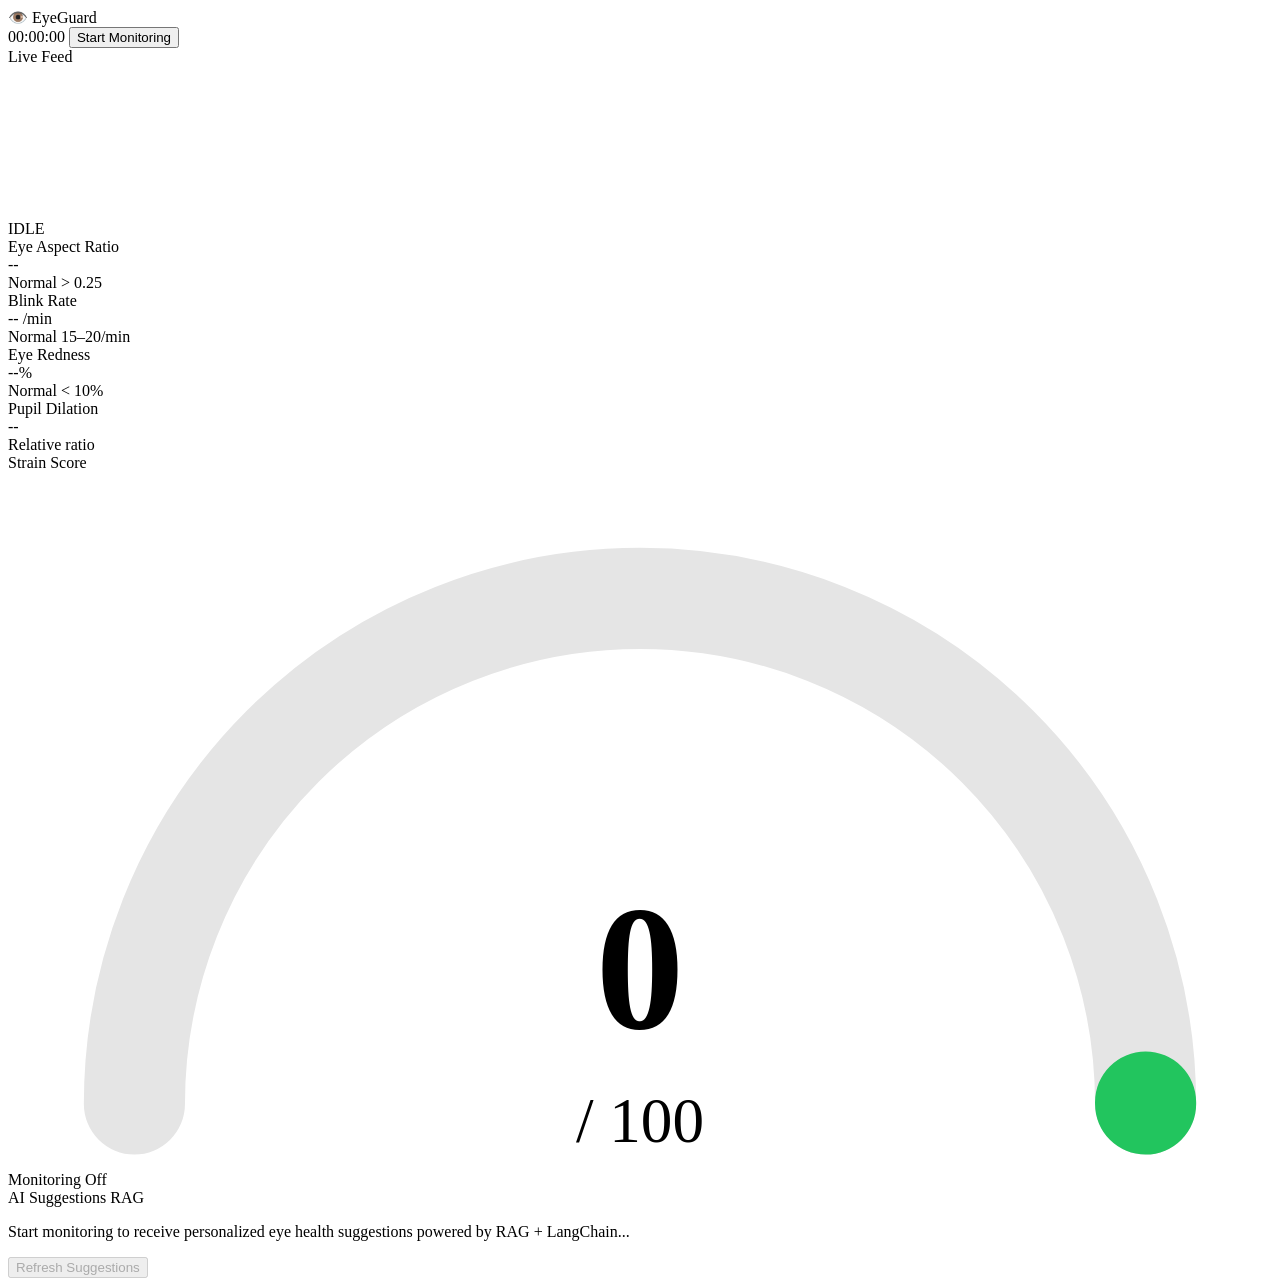
==== index.html @ e234d18f "first commit" ====
<!DOCTYPE html>
<html lang="en">
<head>
  <meta charset="UTF-8"/>
  <meta name="viewport" content="width=device-width, initial-scale=1.0"/>
  <title>Digital Eye Strain Monitor</title>
  <link rel="stylesheet" href="style.css"/>
</head>
<body>
  <div class="app">
    <header>
      <div class="logo">👁️ EyeGuard</div>
      <div class="header-right">
        <span id="session-time">00:00:00</span>
        <button id="toggle-btn" class="btn-primary">Start Monitoring</button>
      </div>
    </header>

    <div class="main-grid">
      <!-- Camera feed -->
      <div class="card camera-card">
        <div class="card-title">Live Feed</div>
        <div class="video-wrapper">
          <video id="video" autoplay muted playsinline></video>
          <canvas id="overlay" class="overlay"></canvas>
          <div id="status-badge" class="badge badge-idle">IDLE</div>
        </div>
      </div>

      <!-- Metrics -->
      <div class="metrics-panel">
        <div class="card metric-card" id="card-ear">
          <div class="metric-label">Eye Aspect Ratio</div>
          <div class="metric-value" id="val-ear">--</div>
          <div class="metric-bar"><div class="bar-fill" id="bar-ear"></div></div>
          <div class="metric-hint">Normal &gt; 0.25</div>
        </div>
        <div class="card metric-card" id="card-blink">
          <div class="metric-label">Blink Rate</div>
          <div class="metric-value" id="val-blink">-- <span class="unit">/min</span></div>
          <div class="metric-bar"><div class="bar-fill" id="bar-blink"></div></div>
          <div class="metric-hint">Normal 15–20/min</div>
        </div>
        <div class="card metric-card" id="card-red">
          <div class="metric-label">Eye Redness</div>
          <div class="metric-value" id="val-red">--%</div>
          <div class="metric-bar"><div class="bar-fill" id="bar-red"></div></div>
          <div class="metric-hint">Normal &lt; 10%</div>
        </div>
        <div class="card metric-card" id="card-pupil">
          <div class="metric-label">Pupil Dilation</div>
          <div class="metric-value" id="val-pupil">--</div>
          <div class="metric-bar"><div class="bar-fill" id="bar-pupil"></div></div>
          <div class="metric-hint">Relative ratio</div>
        </div>
      </div>
    </div>

    <!-- Strain gauge -->
    <div class="card strain-card">
      <div class="card-title">Strain Score</div>
      <div class="strain-gauge">
        <svg viewBox="0 0 200 110" class="gauge-svg">
          <path d="M20 100 A80 80 0 0 1 180 100" fill="none" stroke="#e5e5e5" stroke-width="16" stroke-linecap="round"/>
          <path id="gauge-fill" d="M20 100 A80 80 0 0 1 180 100" fill="none" stroke="#22c55e" stroke-width="16" stroke-linecap="round"
                stroke-dasharray="251" stroke-dashoffset="251" style="transition:all 0.8s ease"/>
          <text id="gauge-score" x="100" y="88" text-anchor="middle" font-size="28" font-weight="700" fill="var(--text)">0</text>
          <text x="100" y="106" text-anchor="middle" font-size="10" fill="var(--text-muted)">/ 100</text>
        </svg>
        <div class="strain-label" id="strain-label">Monitoring Off</div>
      </div>
    </div>

    <!-- Suggestions -->
    <div class="card suggestions-card">
      <div class="card-title">AI Suggestions <span id="rag-badge" class="badge-rag">RAG</span></div>
      <div id="suggestions-box" class="suggestions-box">
        <p class="placeholder-text">Start monitoring to receive personalized eye health suggestions powered by RAG + LangChain...</p>
      </div>
      <button id="refresh-suggestions" class="btn-secondary" disabled>Refresh Suggestions</button>
    </div>

    <!-- Toast alerts -->
    <div id="toast-container"></div>
  </div>

  <script src="app.js"></script>
</body>
</html>
---- style.css ----
<!DOCTYPE html>
<html lang="en">
<head>
  <meta charset="UTF-8"/>
  <meta name="viewport" content="width=device-width, initial-scale=1.0"/>
  <title>Digital Eye Strain Monitor</title>
  <link rel="stylesheet" href="style.css"/>
</head>
<body>
  <div class="app">
    <header>
      <div class="logo">👁️ EyeGuard</div>
      <div class="header-right">
        <span id="session-time">00:00:00</span>
        <button id="toggle-btn" class="btn-primary">Start Monitoring</button>
      </div>
    </header>

    <div class="main-grid">
      <!-- Camera feed -->
      <div class="card camera-card">
        <div class="card-title">Live Feed</div>
        <div class="video-wrapper">
          <video id="video" autoplay muted playsinline></video>
          <canvas id="overlay" class="overlay"></canvas>
          <div id="status-badge" class="badge badge-idle">IDLE</div>
        </div>
      </div>

      <!-- Metrics -->
      <div class="metrics-panel">
        <div class="card metric-card" id="card-ear">
          <div class="metric-label">Eye Aspect Ratio</div>
          <div class="metric-value" id="val-ear">--</div>
          <div class="metric-bar"><div class="bar-fill" id="bar-ear"></div></div>
          <div class="metric-hint">Normal &gt; 0.25</div>
        </div>
        <div class="card metric-card" id="card-blink">
          <div class="metric-label">Blink Rate</div>
          <div class="metric-value" id="val-blink">-- <span class="unit">/min</span></div>
          <div class="metric-bar"><div class="bar-fill" id="bar-blink"></div></div>
          <div class="metric-hint">Normal 15–20/min</div>
        </div>
        <div class="card metric-card" id="card-red">
          <div class="metric-label">Eye Redness</div>
          <div class="metric-value" id="val-red">--%</div>
          <div class="metric-bar"><div class="bar-fill" id="bar-red"></div></div>
          <div class="metric-hint">Normal &lt; 10%</div>
        </div>
        <div class="card metric-card" id="card-pupil">
          <div class="metric-label">Pupil Dilation</div>
          <div class="metric-value" id="val-pupil">--</div>
          <div class="metric-bar"><div class="bar-fill" id="bar-pupil"></div></div>
          <div class="metric-hint">Relative ratio</div>
        </div>
      </div>
    </div>

    <!-- Strain gauge -->
    <div class="card strain-card">
      <div class="card-title">Strain Score</div>
      <div class="strain-gauge">
        <svg viewBox="0 0 200 110" class="gauge-svg">
          <path d="M20 100 A80 80 0 0 1 180 100" fill="none" stroke="#e5e5e5" stroke-width="16" stroke-linecap="round"/>
          <path id="gauge-fill" d="M20 100 A80 80 0 0 1 180 100" fill="none" stroke="#22c55e" stroke-width="16" stroke-linecap="round"
                stroke-dasharray="251" stroke-dashoffset="251" style="transition:all 0.8s ease"/>
          <text id="gauge-score" x="100" y="88" text-anchor="middle" font-size="28" font-weight="700" fill="var(--text)">0</text>
          <text x="100" y="106" text-anchor="middle" font-size="10" fill="var(--text-muted)">/ 100</text>
        </svg>
        <div class="strain-label" id="strain-label">Monitoring Off</div>
      </div>
    </div>

    <!-- Suggestions -->
    <div class="card suggestions-card">
      <div class="card-title">AI Suggestions <span id="rag-badge" class="badge-rag">RAG</span></div>
      <div id="suggestions-box" class="suggestions-box">
        <p class="placeholder-text">Start monitoring to receive personalized eye health suggestions powered by RAG + LangChain...</p>
      </div>
      <button id="refresh-suggestions" class="btn-secondary" disabled>Refresh Suggestions</button>
    </div>

    <!-- Toast alerts -->
    <div id="toast-container"></div>
  </div>

  <script src="app.js"></script>
</body>
</html>
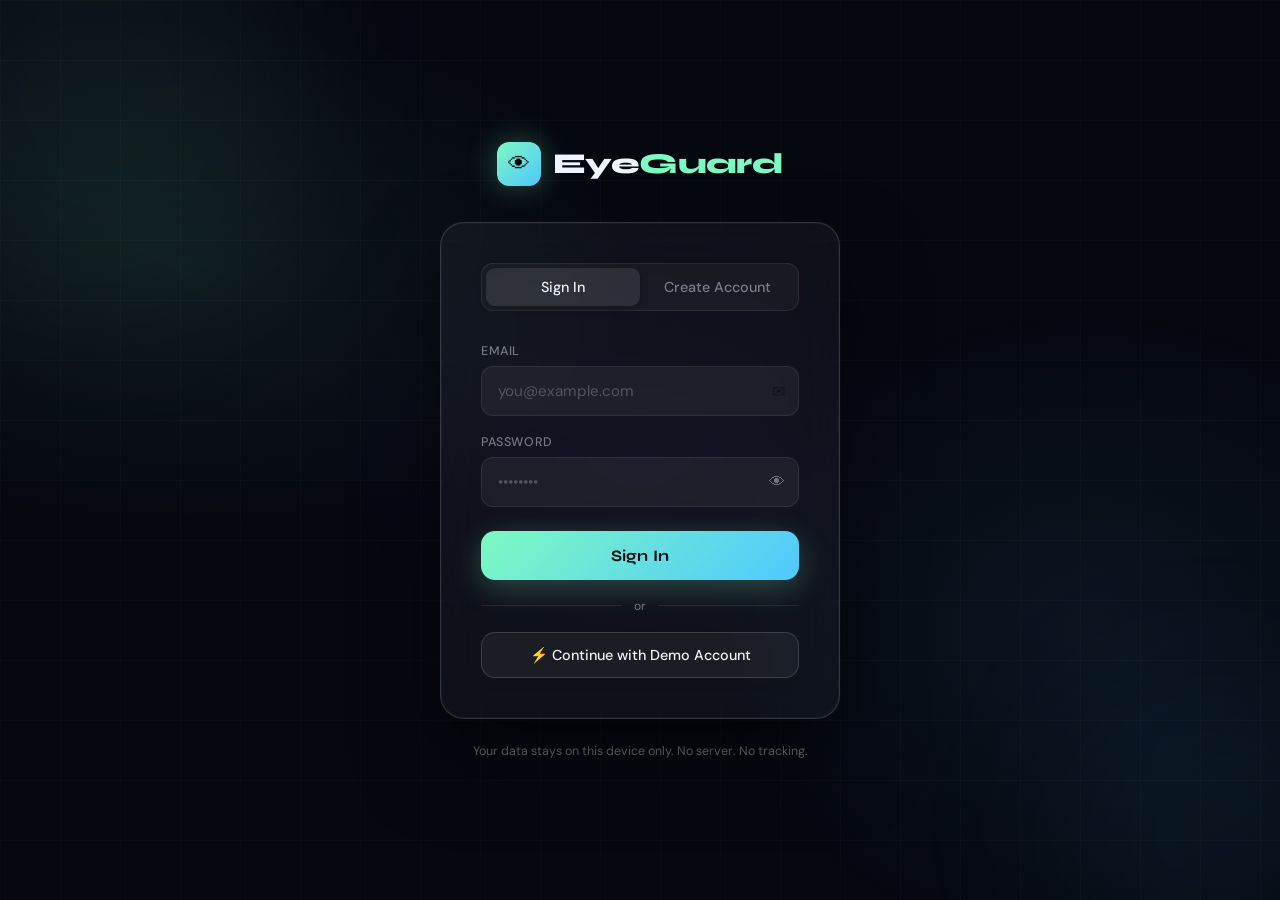
==== commit 88a41fd4: "first commit" ====
--- a/index.html
+++ b/index.html
@@ -3,87 +3,275 @@
 <head>
   <meta charset="UTF-8"/>
   <meta name="viewport" content="width=device-width, initial-scale=1.0"/>
-  <title>Digital Eye Strain Monitor</title>
+  <title>EyeGuard — Dashboard</title>
+  <link href="https://fonts.googleapis.com/css2?family=Syne:wght@400;600;700;800&family=DM+Sans:ital,wght@0,300;0,400;0,500;1,300&display=swap" rel="stylesheet"/>
   <link rel="stylesheet" href="style.css"/>
 </head>
 <body>
-  <div class="app">
-    <header>
-      <div class="logo">👁️ EyeGuard</div>
-      <div class="header-right">
-        <span id="session-time">00:00:00</span>
-        <button id="toggle-btn" class="btn-primary">Start Monitoring</button>
-      </div>
-    </header>
-
-    <div class="main-grid">
-      <!-- Camera feed -->
-      <div class="card camera-card">
-        <div class="card-title">Live Feed</div>
-        <div class="video-wrapper">
-          <video id="video" autoplay muted playsinline></video>
-          <canvas id="overlay" class="overlay"></canvas>
-          <div id="status-badge" class="badge badge-idle">IDLE</div>
-        </div>
-      </div>
-
-      <!-- Metrics -->
-      <div class="metrics-panel">
-        <div class="card metric-card" id="card-ear">
-          <div class="metric-label">Eye Aspect Ratio</div>
-          <div class="metric-value" id="val-ear">--</div>
-          <div class="metric-bar"><div class="bar-fill" id="bar-ear"></div></div>
-          <div class="metric-hint">Normal &gt; 0.25</div>
-        </div>
-        <div class="card metric-card" id="card-blink">
-          <div class="metric-label">Blink Rate</div>
-          <div class="metric-value" id="val-blink">-- <span class="unit">/min</span></div>
-          <div class="metric-bar"><div class="bar-fill" id="bar-blink"></div></div>
-          <div class="metric-hint">Normal 15–20/min</div>
-        </div>
-        <div class="card metric-card" id="card-red">
-          <div class="metric-label">Eye Redness</div>
-          <div class="metric-value" id="val-red">--%</div>
-          <div class="metric-bar"><div class="bar-fill" id="bar-red"></div></div>
-          <div class="metric-hint">Normal &lt; 10%</div>
-        </div>
-        <div class="card metric-card" id="card-pupil">
-          <div class="metric-label">Pupil Dilation</div>
-          <div class="metric-value" id="val-pupil">--</div>
-          <div class="metric-bar"><div class="bar-fill" id="bar-pupil"></div></div>
-          <div class="metric-hint">Relative ratio</div>
-        </div>
-      </div>
-    </div>
-
-    <!-- Strain gauge -->
-    <div class="card strain-card">
-      <div class="card-title">Strain Score</div>
-      <div class="strain-gauge">
-        <svg viewBox="0 0 200 110" class="gauge-svg">
-          <path d="M20 100 A80 80 0 0 1 180 100" fill="none" stroke="#e5e5e5" stroke-width="16" stroke-linecap="round"/>
-          <path id="gauge-fill" d="M20 100 A80 80 0 0 1 180 100" fill="none" stroke="#22c55e" stroke-width="16" stroke-linecap="round"
-                stroke-dasharray="251" stroke-dashoffset="251" style="transition:all 0.8s ease"/>
-          <text id="gauge-score" x="100" y="88" text-anchor="middle" font-size="28" font-weight="700" fill="var(--text)">0</text>
-          <text x="100" y="106" text-anchor="middle" font-size="10" fill="var(--text-muted)">/ 100</text>
-        </svg>
-        <div class="strain-label" id="strain-label">Monitoring Off</div>
-      </div>
-    </div>
-
-    <!-- Suggestions -->
-    <div class="card suggestions-card">
-      <div class="card-title">AI Suggestions <span id="rag-badge" class="badge-rag">RAG</span></div>
-      <div id="suggestions-box" class="suggestions-box">
-        <p class="placeholder-text">Start monitoring to receive personalized eye health suggestions powered by RAG + LangChain...</p>
-      </div>
-      <button id="refresh-suggestions" class="btn-secondary" disabled>Refresh Suggestions</button>
-    </div>
-
-    <!-- Toast alerts -->
-    <div id="toast-container"></div>
+  <div class="bg-scene"></div>
+  <div class="grid-lines"></div>
+  <div class="orb orb1"></div>
+  <div class="orb orb2"></div>
+ 
+  <!-- Sidebar -->
+  <aside class="sidebar">
+    <div class="sidebar-logo">
+      <div class="eye-icon-sm">👁</div>
+      <span class="logo-text">Eye<b>Guard</b></span>
+    </div>
+ 
+    <nav class="sidebar-nav">
+      <a class="nav-item active" href="#" data-page="dashboard">
+        <span class="nav-icon">◉</span> Dashboard
+      </a>
+      <a class="nav-item" href="#" data-page="history">
+        <span class="nav-icon">◈</span> History
+      </a>
+      <a class="nav-item" href="#" data-page="settings">
+        <span class="nav-icon">◎</span> Settings
+      </a>
+    </nav>
+ 
+    <div class="sidebar-user">
+      <div class="avatar" id="user-avatar">?</div>
+      <div class="user-info">
+        <div class="user-name" id="user-name">Loading...</div>
+        <div class="user-email" id="user-email"></div>
+      </div>
+      <button class="logout-btn" onclick="logout()" title="Sign out">⏻</button>
+    </div>
+  </aside>
+ 
+  <!-- Main -->
+  <main class="main">
+ 
+    <!-- Top Bar -->
+    <div class="topbar">
+      <div class="topbar-left">
+        <div class="page-title">Live Monitor</div>
+        <div class="session-chip" id="session-chip">
+          <span class="chip-dot"></span>
+          Session: <span id="session-time">00:00:00</span>
+        </div>
+      </div>
+      <div class="topbar-right">
+        <div class="api-status" id="api-status">
+          <span class="status-dot dot-off"></span> API Disconnected
+        </div>
+        <button class="btn-monitor" id="toggle-btn" onclick="toggleMonitor()">
+          <span id="btn-icon">▶</span>
+          <span id="btn-label">Start</span>
+        </button>
+      </div>
+    </div>
+ 
+    <!-- Dashboard Page -->
+    <div class="page" id="page-dashboard">
+      <div class="dashboard-grid">
+ 
+        <!-- Camera -->
+        <div class="glass-card camera-card">
+          <div class="card-header">
+            <span class="card-label">Live Feed</span>
+            <div id="live-badge" class="live-badge live-idle">● IDLE</div>
+          </div>
+          <div class="video-container">
+            <video id="video" autoplay muted playsinline></video>
+            <canvas id="canvas" class="hidden-canvas"></canvas>
+            <!-- Scan line overlay -->
+            <div class="scan-overlay" id="scan-overlay"></div>
+            <!-- Corner decorations -->
+            <div class="corner tl"></div>
+            <div class="corner tr"></div>
+            <div class="corner bl"></div>
+            <div class="corner br"></div>
+            <!-- Eye state pill -->
+            <div class="eye-state-pill" id="eye-state-pill">👁 Waiting...</div>
+          </div>
+          <!-- Mini stats under video -->
+          <div class="mini-stats">
+            <div class="mini-stat">
+              <span class="ms-label">Frames</span>
+              <span class="ms-val" id="ms-frames">0</span>
+            </div>
+            <div class="mini-stat">
+              <span class="ms-label">Last scan</span>
+              <span class="ms-val" id="ms-last">--</span>
+            </div>
+            <div class="mini-stat">
+              <span class="ms-label">State</span>
+              <span class="ms-val" id="ms-state">--</span>
+            </div>
+          </div>
+        </div>
+ 
+        <!-- Right column: metrics + gauge -->
+        <div class="right-column">
+ 
+          <!-- Strain Gauge -->
+          <div class="glass-card gauge-card">
+            <div class="card-header">
+              <span class="card-label">Strain Score</span>
+              <span class="card-hint" id="strain-hint">—</span>
+            </div>
+            <div class="gauge-area">
+              <svg class="gauge-svg" viewBox="0 0 220 130">
+                <defs>
+                  <linearGradient id="gGrad" x1="0%" y1="0%" x2="100%" y2="0%">
+                    <stop offset="0%"   stop-color="#7DF9C2"/>
+                    <stop offset="50%"  stop-color="#FFD166"/>
+                    <stop offset="100%" stop-color="#FF6B6B"/>
+                  </linearGradient>
+                </defs>
+                <!-- Track -->
+                <path d="M24 110 A88 88 0 0 1 196 110" fill="none" stroke="rgba(255,255,255,0.06)" stroke-width="14" stroke-linecap="round"/>
+                <!-- Gradient fill -->
+                <path id="gauge-fill" d="M24 110 A88 88 0 0 1 196 110" fill="none" stroke="url(#gGrad)" stroke-width="14" stroke-linecap="round"
+                      stroke-dasharray="277" stroke-dashoffset="277" style="transition:stroke-dashoffset 1s cubic-bezier(.4,0,.2,1)"/>
+                <!-- Score text -->
+                <text id="gauge-num" x="110" y="96" text-anchor="middle" font-family="Syne,sans-serif" font-size="36" font-weight="800" fill="#F0F4FF">0</text>
+                <text x="110" y="116" text-anchor="middle" font-family="DM Sans,sans-serif" font-size="10" fill="rgba(240,244,255,0.4)">/100 strain</text>
+              </svg>
+              <div class="gauge-ticks">
+                <span>Low</span><span>Moderate</span><span>High</span>
+              </div>
+            </div>
+          </div>
+ 
+          <!-- 4 Metric Cards -->
+          <div class="metrics-grid">
+            <div class="metric-card" id="mc-ear">
+              <div class="mc-top">
+                <span class="mc-label">EAR</span>
+                <span class="mc-icon">👁</span>
+              </div>
+              <div class="mc-value" id="v-ear">—</div>
+              <div class="mc-bar-wrap"><div class="mc-bar" id="b-ear"></div></div>
+              <div class="mc-sub">Normal &gt; 0.25</div>
+            </div>
+            <div class="metric-card" id="mc-blink">
+              <div class="mc-top">
+                <span class="mc-label">Blink Rate</span>
+                <span class="mc-icon">✦</span>
+              </div>
+              <div class="mc-value" id="v-blink">— <small>/min</small></div>
+              <div class="mc-bar-wrap"><div class="mc-bar" id="b-blink"></div></div>
+              <div class="mc-sub">Normal 15–20/min</div>
+            </div>
+            <div class="metric-card" id="mc-red">
+              <div class="mc-top">
+                <span class="mc-label">Redness</span>
+                <span class="mc-icon">◈</span>
+              </div>
+              <div class="mc-value" id="v-red">—%</div>
+              <div class="mc-bar-wrap"><div class="mc-bar" id="b-red"></div></div>
+              <div class="mc-sub">Normal &lt; 10%</div>
+            </div>
+            <div class="metric-card" id="mc-pupil">
+              <div class="mc-top">
+                <span class="mc-label">Pupil</span>
+                <span class="mc-icon">◎</span>
+              </div>
+              <div class="mc-value" id="v-pupil">—</div>
+              <div class="mc-bar-wrap"><div class="mc-bar" id="b-pupil"></div></div>
+              <div class="mc-sub">Relative ratio</div>
+            </div>
+          </div>
+        </div>
+ 
+        <!-- Suggestions -->
+        <div class="glass-card suggestions-card">
+          <div class="card-header">
+            <span class="card-label">AI Recommendations</span>
+            <div class="rag-chips">
+              <span class="chip chip-rag">RAG</span>
+              <span class="chip chip-lc">LangChain</span>
+            </div>
+            <button class="refresh-btn" id="refresh-btn" onclick="fetchSuggestions()" disabled>↻ Refresh</button>
+          </div>
+          <div class="suggestions-body" id="suggestions-body">
+            <div class="suggest-placeholder">
+              <div class="suggest-icon">🧠</div>
+              <p>Start monitoring to receive AI-powered eye health recommendations based on your real-time metrics.</p>
+            </div>
+          </div>
+        </div>
+ 
+      </div>
+    </div>
+ 
+    <!-- History Page -->
+    <div class="page hidden" id="page-history">
+      <div class="glass-card" style="padding:40px;">
+        <div class="card-label" style="margin-bottom:20px;">Session History</div>
+        <div id="history-list"><p style="color:var(--muted);font-size:0.9rem;">No sessions recorded yet. Start monitoring to build your history.</p></div>
+      </div>
+    </div>
+ 
+    <!-- Settings Page -->
+    <div class="page hidden" id="page-settings">
+      <div class="glass-card" style="padding:40px;max-width:560px;">
+        <div class="card-label" style="margin-bottom:24px;">Settings</div>
+        <div class="setting-row">
+          <div>
+            <div class="setting-title">API Endpoint</div>
+            <div class="setting-sub">Your ngrok URL from Google Colab</div>
+          </div>
+          <input type="text" id="api-input" class="setting-input" placeholder="https://xxxx.ngrok-free.app"/>
+        </div>
+        <div class="setting-row">
+          <div>
+            <div class="setting-title">Scan Interval</div>
+            <div class="setting-sub">How often to send frames to API</div>
+          </div>
+          <select class="setting-select" id="interval-select">
+            <option value="1000">Every 1s</option>
+            <option value="2000" selected>Every 2s</option>
+            <option value="3000">Every 3s</option>
+            <option value="5000">Every 5s</option>
+          </select>
+        </div>
+        <div class="setting-row">
+          <div>
+            <div class="setting-title">20-20-20 Reminders</div>
+            <div class="setting-sub">Alert every 20 minutes</div>
+          </div>
+          <label class="toggle-sw">
+            <input type="checkbox" id="reminder-toggle" checked/>
+            <span class="sw-track"></span>
+          </label>
+        </div>
+        <div class="setting-row">
+          <div>
+            <div class="setting-title">High Strain Alert</div>
+            <div class="setting-sub">Notify when strain score &gt; 70</div>
+          </div>
+          <label class="toggle-sw">
+            <input type="checkbox" id="alert-toggle" checked/>
+            <span class="sw-track"></span>
+          </label>
+        </div>
+        <button class="btn-save" onclick="saveSettings()">Save Settings</button>
+      </div>
+    </div>
+ 
+  </main>
+ 
+  <!-- Toast container -->
+  <div id="toasts"></div>
+ 
+  <!-- 20-20-20 Modal -->
+  <div class="modal-backdrop hidden" id="modal-backdrop">
+    <div class="modal-box">
+      <div class="modal-icon">👁</div>
+      <div class="modal-title">20-20-20 Break Time!</div>
+      <p class="modal-body">You've been working for 20 minutes.<br>Look at something <strong>20 feet away</strong> for <strong>20 seconds</strong> to relax your eye muscles.</p>
+      <div class="modal-timer" id="modal-timer">20</div>
+      <button class="modal-btn" onclick="closeModal()">Got it, starting now</button>
+    </div>
   </div>
-
+ 
   <script src="app.js"></script>
 </body>
 </html>
+ 
--- a/style.css
+++ b/style.css
@@ -1,89 +1,626 @@
-<!DOCTYPE html>
-<html lang="en">
-<head>
-  <meta charset="UTF-8"/>
-  <meta name="viewport" content="width=device-width, initial-scale=1.0"/>
-  <title>Digital Eye Strain Monitor</title>
-  <link rel="stylesheet" href="style.css"/>
-</head>
-<body>
-  <div class="app">
-    <header>
-      <div class="logo">👁️ EyeGuard</div>
-      <div class="header-right">
-        <span id="session-time">00:00:00</span>
-        <button id="toggle-btn" class="btn-primary">Start Monitoring</button>
-      </div>
-    </header>
-
-    <div class="main-grid">
-      <!-- Camera feed -->
-      <div class="card camera-card">
-        <div class="card-title">Live Feed</div>
-        <div class="video-wrapper">
-          <video id="video" autoplay muted playsinline></video>
-          <canvas id="overlay" class="overlay"></canvas>
-          <div id="status-badge" class="badge badge-idle">IDLE</div>
-        </div>
-      </div>
-
-      <!-- Metrics -->
-      <div class="metrics-panel">
-        <div class="card metric-card" id="card-ear">
-          <div class="metric-label">Eye Aspect Ratio</div>
-          <div class="metric-value" id="val-ear">--</div>
-          <div class="metric-bar"><div class="bar-fill" id="bar-ear"></div></div>
-          <div class="metric-hint">Normal &gt; 0.25</div>
-        </div>
-        <div class="card metric-card" id="card-blink">
-          <div class="metric-label">Blink Rate</div>
-          <div class="metric-value" id="val-blink">-- <span class="unit">/min</span></div>
-          <div class="metric-bar"><div class="bar-fill" id="bar-blink"></div></div>
-          <div class="metric-hint">Normal 15–20/min</div>
-        </div>
-        <div class="card metric-card" id="card-red">
-          <div class="metric-label">Eye Redness</div>
-          <div class="metric-value" id="val-red">--%</div>
-          <div class="metric-bar"><div class="bar-fill" id="bar-red"></div></div>
-          <div class="metric-hint">Normal &lt; 10%</div>
-        </div>
-        <div class="card metric-card" id="card-pupil">
-          <div class="metric-label">Pupil Dilation</div>
-          <div class="metric-value" id="val-pupil">--</div>
-          <div class="metric-bar"><div class="bar-fill" id="bar-pupil"></div></div>
-          <div class="metric-hint">Relative ratio</div>
-        </div>
-      </div>
-    </div>
-
-    <!-- Strain gauge -->
-    <div class="card strain-card">
-      <div class="card-title">Strain Score</div>
-      <div class="strain-gauge">
-        <svg viewBox="0 0 200 110" class="gauge-svg">
-          <path d="M20 100 A80 80 0 0 1 180 100" fill="none" stroke="#e5e5e5" stroke-width="16" stroke-linecap="round"/>
-          <path id="gauge-fill" d="M20 100 A80 80 0 0 1 180 100" fill="none" stroke="#22c55e" stroke-width="16" stroke-linecap="round"
-                stroke-dasharray="251" stroke-dashoffset="251" style="transition:all 0.8s ease"/>
-          <text id="gauge-score" x="100" y="88" text-anchor="middle" font-size="28" font-weight="700" fill="var(--text)">0</text>
-          <text x="100" y="106" text-anchor="middle" font-size="10" fill="var(--text-muted)">/ 100</text>
-        </svg>
-        <div class="strain-label" id="strain-label">Monitoring Off</div>
-      </div>
-    </div>
-
-    <!-- Suggestions -->
-    <div class="card suggestions-card">
-      <div class="card-title">AI Suggestions <span id="rag-badge" class="badge-rag">RAG</span></div>
-      <div id="suggestions-box" class="suggestions-box">
-        <p class="placeholder-text">Start monitoring to receive personalized eye health suggestions powered by RAG + LangChain...</p>
-      </div>
-      <button id="refresh-suggestions" class="btn-secondary" disabled>Refresh Suggestions</button>
-    </div>
-
-    <!-- Toast alerts -->
-    <div id="toast-container"></div>
-  </div>
-
-  <script src="app.js"></script>
-</body>
-</html>
+/* ─── Reset & Tokens ─────────────────────────────────────────────────────── */
+*, *::before, *::after { box-sizing: border-box; margin: 0; padding: 0; }
+ 
+:root {
+  --bg:        #060810;
+  --surface:   rgba(255,255,255,0.04);
+  --surface2:  rgba(255,255,255,0.07);
+  --border:    rgba(255,255,255,0.08);
+  --border2:   rgba(255,255,255,0.14);
+  --accent:    #7DF9C2;
+  --accent2:   #4FC8FF;
+  --warn:      #FFD166;
+  --danger:    #FF6B6B;
+  --text:      #F0F4FF;
+  --muted:     rgba(240,244,255,0.42);
+  --muted2:    rgba(240,244,255,0.22);
+  --sidebar-w: 220px;
+  --radius:    18px;
+  --radius-sm: 12px;
+}
+ 
+html, body { height: 100%; overflow: hidden; }
+ 
+body {
+  font-family: 'DM Sans', sans-serif;
+  background: var(--bg);
+  color: var(--text);
+  display: flex;
+}
+ 
+/* ─── Background ─────────────────────────────────────────────────────────── */
+.bg-scene {
+  position: fixed; inset: 0; z-index: 0; pointer-events: none;
+  background:
+    radial-gradient(ellipse 60% 50% at 10% 20%, rgba(125,249,194,0.06) 0%, transparent 60%),
+    radial-gradient(ellipse 50% 60% at 90% 80%, rgba(79,200,255,0.06) 0%, transparent 60%),
+    radial-gradient(ellipse 40% 40% at 55% 45%, rgba(120,60,255,0.04) 0%, transparent 60%);
+}
+ 
+.grid-lines {
+  position: fixed; inset: 0; z-index: 0; pointer-events: none;
+  background-image:
+    linear-gradient(rgba(255,255,255,0.018) 1px, transparent 1px),
+    linear-gradient(90deg, rgba(255,255,255,0.018) 1px, transparent 1px);
+  background-size: 60px 60px;
+}
+ 
+.orb {
+  position: fixed; border-radius: 50%; filter: blur(90px); z-index: 0;
+  pointer-events: none; animation: drift 14s ease-in-out infinite;
+}
+.orb1 { width: 500px; height: 500px; background: rgba(125,249,194,0.05); top: -150px; left: -150px; animation-delay: 0s; }
+.orb2 { width: 400px; height: 400px; background: rgba(79,200,255,0.05); bottom: -120px; right: -120px; animation-delay: -7s; }
+@keyframes drift {
+  0%,100% { transform: translate(0,0) scale(1); }
+  33%      { transform: translate(40px,-25px) scale(1.04); }
+  66%      { transform: translate(-25px,40px) scale(0.97); }
+}
+ 
+/* ─── Sidebar ─────────────────────────────────────────────────────────────── */
+.sidebar {
+  position: relative; z-index: 10;
+  width: var(--sidebar-w);
+  min-height: 100vh;
+  display: flex; flex-direction: column;
+  background: rgba(255,255,255,0.03);
+  border-right: 1px solid var(--border);
+  backdrop-filter: blur(20px);
+  padding: 28px 16px;
+  flex-shrink: 0;
+}
+ 
+.sidebar-logo {
+  display: flex; align-items: center; gap: 10px;
+  margin-bottom: 40px; padding: 0 6px;
+}
+ 
+.eye-icon-sm {
+  width: 34px; height: 34px;
+  background: linear-gradient(135deg, var(--accent), var(--accent2));
+  border-radius: 9px;
+  display: flex; align-items: center; justify-content: center;
+  font-size: 16px;
+  box-shadow: 0 0 20px rgba(125,249,194,0.25);
+  flex-shrink: 0;
+}
+ 
+.logo-text {
+  font-family: 'Syne', sans-serif;
+  font-size: 1.1rem;
+  font-weight: 700;
+  color: var(--text);
+}
+.logo-text b { color: var(--accent); font-weight: 800; }
+ 
+.sidebar-nav {
+  display: flex; flex-direction: column; gap: 4px;
+  flex: 1;
+}
+ 
+.nav-item {
+  display: flex; align-items: center; gap: 10px;
+  padding: 11px 14px;
+  border-radius: var(--radius-sm);
+  color: var(--muted);
+  text-decoration: none;
+  font-size: 0.88rem; font-weight: 500;
+  transition: all 0.2s;
+  cursor: pointer;
+}
+.nav-item:hover { background: var(--surface2); color: var(--text); }
+.nav-item.active {
+  background: rgba(125,249,194,0.1);
+  color: var(--accent);
+  border: 1px solid rgba(125,249,194,0.18);
+}
+ 
+.nav-icon { font-size: 14px; }
+ 
+.sidebar-user {
+  display: flex; align-items: center; gap: 10px;
+  padding: 12px;
+  background: var(--surface);
+  border-radius: var(--radius-sm);
+  border: 1px solid var(--border);
+  margin-top: 16px;
+}
+ 
+.avatar {
+  width: 34px; height: 34px;
+  background: linear-gradient(135deg, var(--accent), var(--accent2));
+  border-radius: 50%;
+  display: flex; align-items: center; justify-content: center;
+  font-family: 'Syne', sans-serif;
+  font-weight: 700; font-size: 0.85rem;
+  color: #060810;
+  flex-shrink: 0;
+}
+ 
+.user-info { flex: 1; min-width: 0; }
+.user-name  { font-size: 0.82rem; font-weight: 500; color: var(--text); white-space: nowrap; overflow: hidden; text-overflow: ellipsis; }
+.user-email { font-size: 0.7rem; color: var(--muted); white-space: nowrap; overflow: hidden; text-overflow: ellipsis; }
+ 
+.logout-btn {
+  background: none; border: none;
+  color: var(--muted); font-size: 14px;
+  cursor: pointer; padding: 4px;
+  border-radius: 6px;
+  transition: color 0.2s, background 0.2s;
+  flex-shrink: 0;
+}
+.logout-btn:hover { color: var(--danger); background: rgba(255,107,107,0.1); }
+ 
+/* ─── Main ───────────────────────────────────────────────────────────────── */
+.main {
+  flex: 1; display: flex; flex-direction: column;
+  min-height: 100vh; overflow: hidden;
+  position: relative; z-index: 5;
+}
+ 
+/* ─── Topbar ─────────────────────────────────────────────────────────────── */
+.topbar {
+  display: flex; align-items: center; justify-content: space-between;
+  padding: 18px 28px;
+  border-bottom: 1px solid var(--border);
+  background: rgba(6,8,16,0.6);
+  backdrop-filter: blur(10px);
+  flex-shrink: 0;
+}
+ 
+.topbar-left { display: flex; align-items: center; gap: 20px; }
+.topbar-right { display: flex; align-items: center; gap: 14px; }
+ 
+.page-title {
+  font-family: 'Syne', sans-serif;
+  font-size: 1.1rem; font-weight: 700;
+  color: var(--text);
+}
+ 
+.session-chip {
+  display: flex; align-items: center; gap: 7px;
+  padding: 5px 12px;
+  background: var(--surface);
+  border: 1px solid var(--border);
+  border-radius: 20px;
+  font-size: 0.78rem;
+  color: var(--muted);
+  font-variant-numeric: tabular-nums;
+  font-family: 'DM Mono', monospace;
+}
+ 
+.chip-dot {
+  width: 6px; height: 6px; border-radius: 50%;
+  background: var(--muted2);
+  transition: background 0.3s;
+}
+.chip-dot.live { background: var(--accent); box-shadow: 0 0 8px var(--accent); animation: pulse 2s infinite; }
+@keyframes pulse { 0%,100%{opacity:1} 50%{opacity:.5} }
+ 
+.api-status {
+  display: flex; align-items: center; gap: 7px;
+  font-size: 0.75rem; color: var(--muted);
+}
+.status-dot { width: 7px; height: 7px; border-radius: 50%; }
+.dot-off  { background: var(--muted2); }
+.dot-on   { background: var(--accent); box-shadow: 0 0 8px var(--accent); animation: pulse 2s infinite; }
+.dot-warn { background: var(--warn);   box-shadow: 0 0 8px var(--warn); }
+ 
+.btn-monitor {
+  display: flex; align-items: center; gap: 8px;
+  padding: 10px 22px;
+  background: linear-gradient(135deg, var(--accent), var(--accent2));
+  border: none; border-radius: 12px;
+  color: #060810;
+  font-family: 'Syne', sans-serif;
+  font-size: 0.9rem; font-weight: 700;
+  cursor: pointer;
+  box-shadow: 0 6px 24px rgba(125,249,194,0.2);
+  transition: opacity 0.2s, transform 0.15s, box-shadow 0.2s;
+}
+.btn-monitor:hover   { opacity: 0.88; transform: translateY(-1px); box-shadow: 0 10px 32px rgba(125,249,194,0.3); }
+.btn-monitor:active  { transform: none; }
+.btn-monitor.stop    { background: linear-gradient(135deg, #FF6B6B, #FF8E53); box-shadow: 0 6px 24px rgba(255,107,107,0.2); }
+ 
+/* ─── Pages ──────────────────────────────────────────────────────────────── */
+.page { flex: 1; overflow-y: auto; padding: 24px 28px; }
+.page.hidden { display: none !important; }
+ 
+/* ─── Dashboard Grid ─────────────────────────────────────────────────────── */
+.dashboard-grid {
+  display: grid;
+  grid-template-columns: 1fr 1fr;
+  grid-template-rows: auto auto;
+  gap: 18px;
+}
+ 
+/* ─── Glass Card ─────────────────────────────────────────────────────────── */
+.glass-card {
+  background: rgba(255,255,255,0.03);
+  backdrop-filter: blur(20px);
+  -webkit-backdrop-filter: blur(20px);
+  border: 1px solid var(--border2);
+  border-radius: var(--radius);
+  padding: 22px;
+  box-shadow: 0 0 0 1px rgba(255,255,255,0.02) inset, 0 20px 60px rgba(0,0,0,0.3);
+}
+ 
+.card-header {
+  display: flex; align-items: center; gap: 10px;
+  margin-bottom: 16px; flex-wrap: wrap;
+}
+ 
+.card-label {
+  font-size: 0.72rem;
+  font-weight: 600;
+  text-transform: uppercase;
+  letter-spacing: 0.1em;
+  color: var(--muted);
+}
+ 
+.card-hint { margin-left: auto; font-size: 0.78rem; color: var(--muted); }
+ 
+/* ─── Camera Card ───────────────────────────────────────────────────────── */
+.camera-card { grid-column: 1; grid-row: 1; }
+ 
+.video-container {
+  position: relative;
+  background: #000;
+  border-radius: 12px;
+  overflow: hidden;
+  aspect-ratio: 4/3;
+}
+ 
+video {
+  width: 100%; height: 100%;
+  object-fit: cover;
+  display: block;
+  transform: scaleX(-1); /* MIRROR */
+}
+ 
+.hidden-canvas { display: none; }
+ 
+/* Scan line animation */
+.scan-overlay {
+  position: absolute; inset: 0;
+  pointer-events: none;
+  background: linear-gradient(
+    to bottom,
+    transparent 0%,
+    rgba(125,249,194,0.04) 49%,
+    rgba(125,249,194,0.08) 50%,
+    transparent 51%
+  );
+  background-size: 100% 8px;
+  opacity: 0;
+  transition: opacity 0.4s;
+}
+.scan-overlay.active { opacity: 1; animation: scanMove 3s linear infinite; }
+@keyframes scanMove { from{background-position:0 0} to{background-position:0 100%} }
+ 
+/* Corner brackets */
+.corner {
+  position: absolute; width: 20px; height: 20px;
+  border-color: var(--accent); border-style: solid;
+  opacity: 0.6;
+}
+.corner.tl { top: 10px; left: 10px;  border-width: 2px 0 0 2px; border-radius: 3px 0 0 0; }
+.corner.tr { top: 10px; right: 10px; border-width: 2px 2px 0 0; border-radius: 0 3px 0 0; }
+.corner.bl { bottom: 10px; left: 10px;  border-width: 0 0 2px 2px; border-radius: 0 0 0 3px; }
+.corner.br { bottom: 10px; right: 10px; border-width: 0 2px 2px 0; border-radius: 0 0 3px 0; }
+ 
+.eye-state-pill {
+  position: absolute; bottom: 10px; left: 50%; transform: translateX(-50%);
+  background: rgba(6,8,16,0.75);
+  backdrop-filter: blur(10px);
+  border: 1px solid var(--border2);
+  border-radius: 20px;
+  padding: 5px 14px;
+  font-size: 0.75rem;
+  color: var(--text);
+  white-space: nowrap;
+}
+ 
+.live-badge {
+  margin-left: auto;
+  padding: 4px 10px;
+  border-radius: 20px;
+  font-size: 0.68rem; font-weight: 700; letter-spacing: 0.06em;
+}
+.live-idle    { background: rgba(255,255,255,0.06); color: var(--muted); }
+.live-active  { background: rgba(125,249,194,0.12); color: var(--accent); border: 1px solid rgba(125,249,194,0.25); }
+.live-warn    { background: rgba(255,209,102,0.12); color: var(--warn);   border: 1px solid rgba(255,209,102,0.25); }
+.live-danger  { background: rgba(255,107,107,0.12); color: var(--danger); border: 1px solid rgba(255,107,107,0.25); }
+ 
+.mini-stats {
+  display: flex; gap: 0;
+  border-top: 1px solid var(--border);
+  margin-top: 14px;
+}
+.mini-stat {
+  flex: 1; text-align: center; padding: 10px 6px;
+  border-right: 1px solid var(--border);
+}
+.mini-stat:last-child { border-right: none; }
+.ms-label { display: block; font-size: 0.65rem; color: var(--muted); margin-bottom: 3px; text-transform: uppercase; letter-spacing: 0.06em; }
+.ms-val   { font-size: 0.88rem; font-weight: 500; font-variant-numeric: tabular-nums; }
+ 
+/* ─── Right Column ───────────────────────────────────────────────────────── */
+.right-column {
+  grid-column: 2; grid-row: 1;
+  display: flex; flex-direction: column; gap: 18px;
+}
+ 
+/* ─── Gauge Card ─────────────────────────────────────────────────────────── */
+.gauge-card { flex-shrink: 0; }
+ 
+.gauge-area { display: flex; flex-direction: column; align-items: center; }
+ 
+.gauge-svg { width: 180px; }
+ 
+.gauge-ticks {
+  display: flex; justify-content: space-between;
+  width: 180px;
+  font-size: 0.65rem; color: var(--muted);
+  margin-top: -4px;
+}
+ 
+/* ─── Metrics Grid ───────────────────────────────────────────────────────── */
+.metrics-grid {
+  display: grid; grid-template-columns: 1fr 1fr; gap: 12px;
+  flex: 1;
+}
+ 
+.metric-card {
+  background: rgba(255,255,255,0.03);
+  border: 1px solid var(--border);
+  border-radius: var(--radius-sm);
+  padding: 16px;
+  transition: border-color 0.3s, background 0.3s;
+}
+.metric-card.state-warn   { border-color: rgba(255,209,102,0.35); background: rgba(255,209,102,0.04); }
+.metric-card.state-danger { border-color: rgba(255,107,107,0.35); background: rgba(255,107,107,0.04); }
+.metric-card.state-ok     { border-color: rgba(125,249,194,0.25); }
+ 
+.mc-top {
+  display: flex; justify-content: space-between; align-items: center;
+  margin-bottom: 8px;
+}
+.mc-label { font-size: 0.7rem; text-transform: uppercase; letter-spacing: 0.08em; color: var(--muted); font-weight: 600; }
+.mc-icon  { font-size: 13px; opacity: 0.5; }
+ 
+.mc-value {
+  font-family: 'Syne', sans-serif;
+  font-size: 1.5rem; font-weight: 700;
+  margin-bottom: 10px;
+  transition: color 0.3s;
+}
+.mc-value small { font-size: 0.7rem; font-weight: 400; color: var(--muted); font-family: 'DM Sans', sans-serif; }
+ 
+.mc-bar-wrap {
+  height: 3px; background: rgba(255,255,255,0.08);
+  border-radius: 2px; overflow: hidden; margin-bottom: 8px;
+}
+.mc-bar {
+  height: 100%; width: 0%;
+  background: var(--accent);
+  border-radius: 2px;
+  transition: width 0.7s cubic-bezier(.4,0,.2,1), background 0.4s;
+}
+ 
+.mc-sub { font-size: 0.68rem; color: var(--muted); }
+ 
+/* Metric color states */
+.state-ok   .mc-value { color: var(--accent); }
+.state-warn .mc-value { color: var(--warn); }
+.state-warn .mc-bar   { background: var(--warn); }
+.state-danger .mc-value { color: var(--danger); }
+.state-danger .mc-bar   { background: var(--danger); }
+ 
+/* ─── Suggestions Card ───────────────────────────────────────────────────── */
+.suggestions-card { grid-column: 1 / -1; }
+ 
+.rag-chips { display: flex; gap: 6px; }
+.chip {
+  padding: 3px 9px;
+  border-radius: 12px;
+  font-size: 0.65rem; font-weight: 700; letter-spacing: 0.06em;
+}
+.chip-rag { background: rgba(125,249,194,0.12); color: var(--accent); border: 1px solid rgba(125,249,194,0.2); }
+.chip-lc  { background: rgba(79,200,255,0.12);  color: var(--accent2); border: 1px solid rgba(79,200,255,0.2); }
+ 
+.refresh-btn {
+  margin-left: auto;
+  background: none; border: 1px solid var(--border2);
+  color: var(--muted);
+  padding: 5px 14px;
+  border-radius: 8px; font-size: 0.78rem;
+  cursor: pointer; transition: all 0.2s;
+}
+.refresh-btn:hover:not(:disabled) { border-color: var(--accent); color: var(--accent); }
+.refresh-btn:disabled { opacity: 0.35; cursor: not-allowed; }
+ 
+.suggestions-body {
+  min-height: 80px;
+  padding: 16px;
+  background: rgba(0,0,0,0.2);
+  border-radius: 10px;
+  font-size: 0.88rem;
+  line-height: 1.75;
+  color: var(--text);
+  white-space: pre-wrap;
+  border: 1px solid var(--border);
+}
+ 
+.suggest-placeholder {
+  display: flex; align-items: flex-start; gap: 14px;
+}
+.suggest-icon { font-size: 22px; flex-shrink: 0; margin-top: 2px; }
+.suggest-placeholder p { color: var(--muted); font-style: italic; line-height: 1.6; }
+ 
+/* ─── Toast ──────────────────────────────────────────────────────────────── */
+#toasts {
+  position: fixed; bottom: 24px; right: 24px;
+  display: flex; flex-direction: column; gap: 10px; z-index: 1000;
+  pointer-events: none;
+}
+.toast {
+  background: rgba(20,24,40,0.95);
+  backdrop-filter: blur(20px);
+  border: 1px solid var(--border2);
+  border-radius: 14px;
+  padding: 14px 18px;
+  font-size: 0.85rem;
+  max-width: 320px;
+  pointer-events: auto;
+  animation: toastIn 0.35s cubic-bezier(.34,1.56,.64,1);
+  box-shadow: 0 20px 40px rgba(0,0,0,0.4);
+  border-left: 3px solid var(--accent);
+}
+.toast.warn   { border-left-color: var(--warn); }
+.toast.danger { border-left-color: var(--danger); }
+@keyframes toastIn { from{transform:translateX(40px);opacity:0} to{transform:none;opacity:1} }
+ 
+/* ─── Modal ──────────────────────────────────────────────────────────────── */
+.modal-backdrop {
+  position: fixed; inset: 0; z-index: 500;
+  background: rgba(6,8,16,0.8);
+  backdrop-filter: blur(8px);
+  display: flex; align-items: center; justify-content: center;
+}
+.modal-backdrop.hidden { display: none; }
+ 
+.modal-box {
+  background: rgba(20,24,40,0.97);
+  border: 1px solid var(--border2);
+  border-radius: 24px;
+  padding: 44px 40px;
+  max-width: 400px; width: 90%;
+  text-align: center;
+  box-shadow: 0 40px 80px rgba(0,0,0,0.5);
+  animation: modalIn 0.4s cubic-bezier(.34,1.56,.64,1);
+}
+@keyframes modalIn { from{transform:scale(0.85);opacity:0} to{transform:none;opacity:1} }
+ 
+.modal-icon  { font-size: 40px; margin-bottom: 16px; }
+.modal-title { font-family: 'Syne', sans-serif; font-size: 1.4rem; font-weight: 800; margin-bottom: 12px; }
+.modal-body  { color: var(--muted); line-height: 1.7; font-size: 0.92rem; margin-bottom: 24px; }
+.modal-body strong { color: var(--text); }
+ 
+.modal-timer {
+  font-family: 'Syne', sans-serif;
+  font-size: 3.5rem; font-weight: 800;
+  color: var(--accent);
+  margin-bottom: 28px;
+  font-variant-numeric: tabular-nums;
+}
+ 
+.modal-btn {
+  width: 100%;
+  padding: 14px;
+  background: linear-gradient(135deg, var(--accent), var(--accent2));
+  border: none; border-radius: 12px;
+  color: #060810;
+  font-family: 'Syne', sans-serif;
+  font-size: 0.95rem; font-weight: 700;
+  cursor: pointer;
+  transition: opacity 0.2s;
+}
+.modal-btn:hover { opacity: 0.88; }
+ 
+/* ─── History ────────────────────────────────────────────────────────────── */
+.history-item {
+  display: flex; align-items: center; gap: 16px;
+  padding: 14px 16px;
+  background: var(--surface);
+  border: 1px solid var(--border);
+  border-radius: var(--radius-sm);
+  margin-bottom: 10px;
+}
+.hi-date  { font-size: 0.78rem; color: var(--muted); min-width: 140px; }
+.hi-score { font-family: 'Syne', sans-serif; font-size: 1.1rem; font-weight: 700; }
+.hi-dur   { font-size: 0.78rem; color: var(--muted); margin-left: auto; }
+ 
+/* ─── Settings ───────────────────────────────────────────────────────────── */
+.setting-row {
+  display: flex; align-items: center; justify-content: space-between;
+  gap: 20px; padding: 16px 0;
+  border-bottom: 1px solid var(--border);
+}
+.setting-row:last-of-type { border-bottom: none; }
+.setting-title { font-size: 0.9rem; font-weight: 500; margin-bottom: 3px; }
+.setting-sub   { font-size: 0.75rem; color: var(--muted); }
+ 
+.setting-input {
+  width: 220px;
+  background: var(--surface);
+  border: 1px solid var(--border2);
+  border-radius: 10px;
+  padding: 9px 14px;
+  color: var(--text);
+  font-family: 'DM Sans', sans-serif;
+  font-size: 0.85rem;
+  outline: none;
+}
+.setting-input:focus { border-color: rgba(125,249,194,0.5); }
+ 
+.setting-select {
+  background: var(--surface);
+  border: 1px solid var(--border2);
+  border-radius: 10px;
+  padding: 9px 14px;
+  color: var(--text);
+  font-family: 'DM Sans', sans-serif;
+  font-size: 0.85rem;
+  outline: none; cursor: pointer;
+}
+ 
+/* Toggle switch */
+.toggle-sw { position: relative; cursor: pointer; }
+.toggle-sw input { opacity: 0; width: 0; height: 0; position: absolute; }
+.sw-track {
+  display: block; width: 44px; height: 24px;
+  background: rgba(255,255,255,0.1);
+  border-radius: 12px;
+  transition: background 0.3s;
+  position: relative;
+}
+.sw-track::after {
+  content: '';
+  position: absolute; top: 3px; left: 3px;
+  width: 18px; height: 18px;
+  background: #fff; border-radius: 50%;
+  transition: transform 0.3s;
+  box-shadow: 0 2px 6px rgba(0,0,0,0.3);
+}
+.toggle-sw input:checked + .sw-track { background: var(--accent); }
+.toggle-sw input:checked + .sw-track::after { transform: translateX(20px); }
+ 
+.btn-save {
+  margin-top: 20px;
+  padding: 12px 28px;
+  background: linear-gradient(135deg, var(--accent), var(--accent2));
+  border: none; border-radius: 12px;
+  color: #060810;
+  font-family: 'Syne', sans-serif;
+  font-size: 0.9rem; font-weight: 700;
+  cursor: pointer;
+  transition: opacity 0.2s;
+}
+.btn-save:hover { opacity: 0.88; }
+ 
+/* ─── Scrollbar ──────────────────────────────────────────────────────────── */
+::-webkit-scrollbar { width: 6px; }
+::-webkit-scrollbar-track { background: transparent; }
+::-webkit-scrollbar-thumb { background: rgba(255,255,255,0.1); border-radius: 3px; }
+::-webkit-scrollbar-thumb:hover { background: rgba(255,255,255,0.2); }
+ 
+/* ─── Responsive ─────────────────────────────────────────────────────────── */
+@media (max-width: 900px) {
+  .dashboard-grid { grid-template-columns: 1fr; }
+  .right-column { grid-column: 1; grid-row: auto; }
+  .suggestions-card { grid-column: 1; }
+  .sidebar { width: 60px; }
+  .logo-text, .nav-item span:last-child, .user-info, .logout-btn { display: none; }
+  .nav-item { justify-content: center; }
+}
